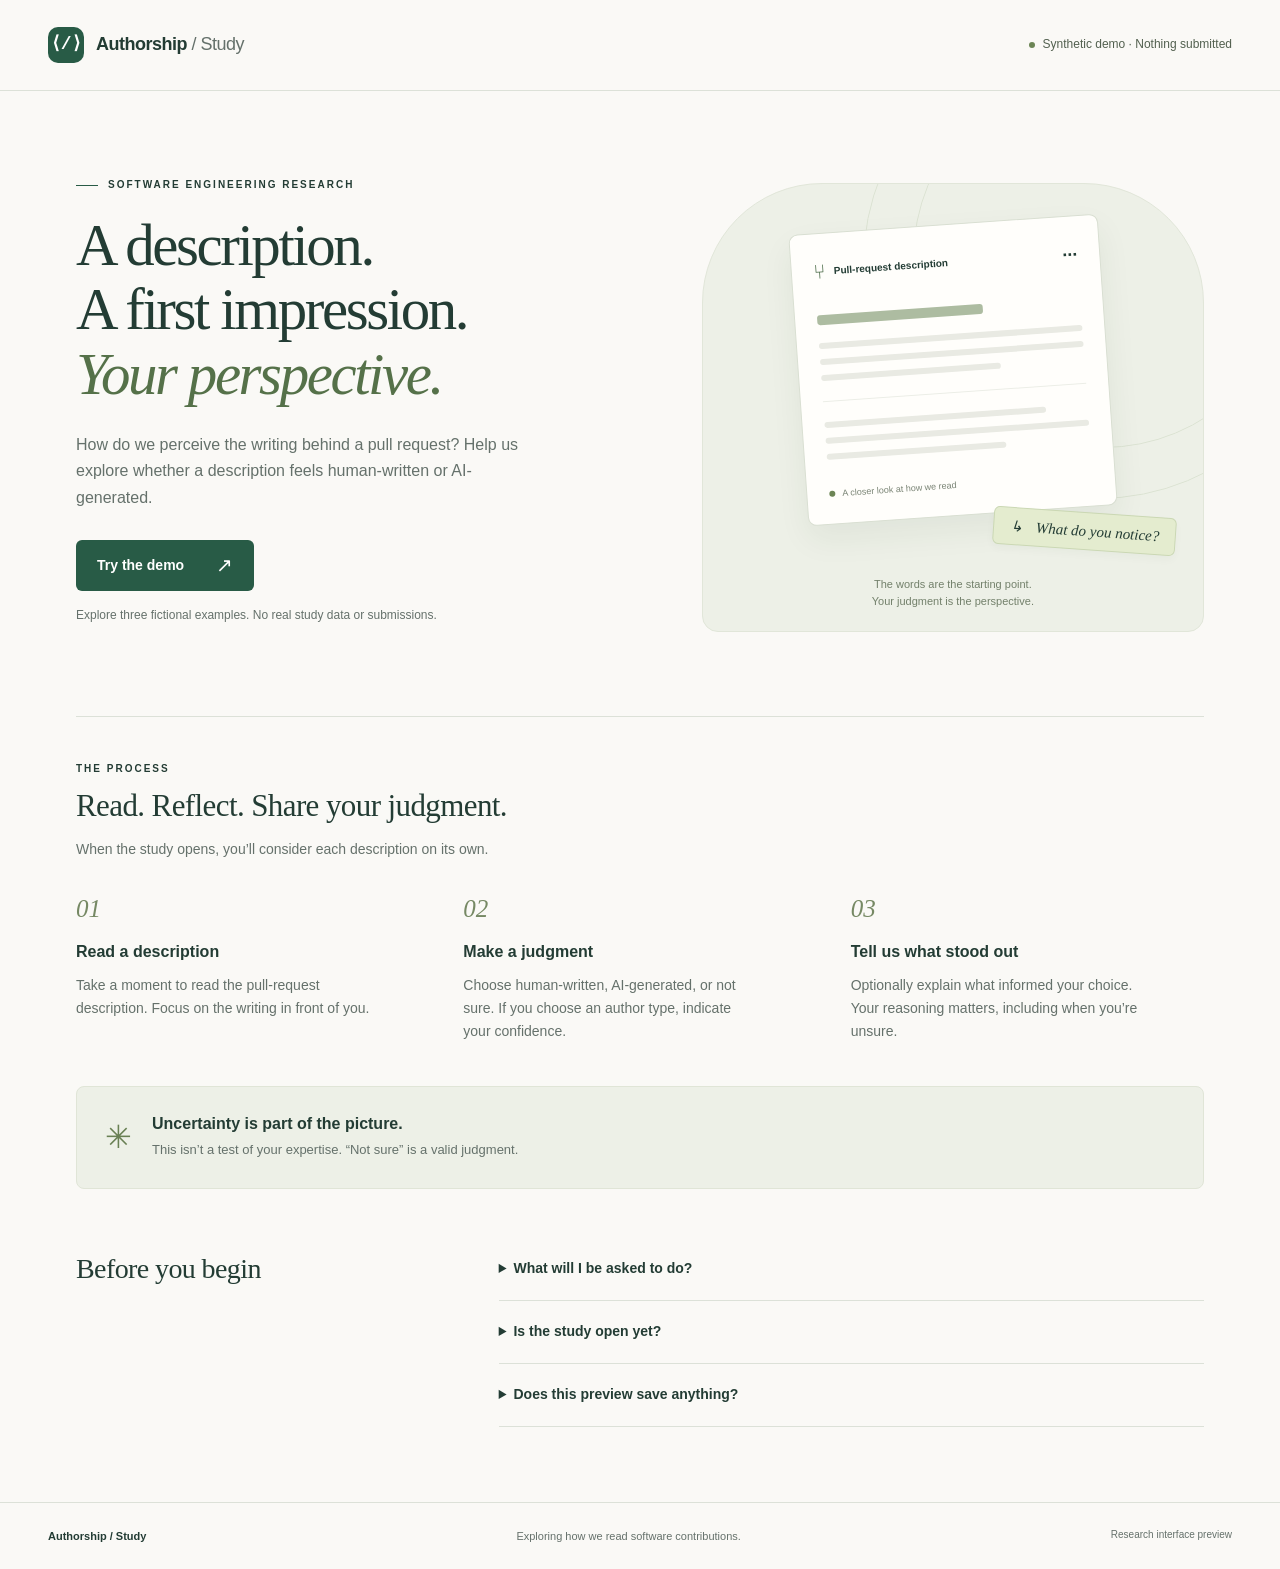
==== index.html @ d20311ba "Publish responsive authorship assessment demo" ====
<!doctype html>
<html lang="en">
<head>
  <meta charset="utf-8">
  <meta name="viewport" content="width=device-width, initial-scale=1">
  <meta name="description" content="A research study exploring how people perceive the authorship of pull-request descriptions.">
  <meta http-equiv="Content-Security-Policy" content="default-src 'none'; script-src 'self'; style-src 'self'; img-src 'self'; connect-src 'none'; object-src 'none'; base-uri 'none'; form-action 'none'">
  <title>Authorship Study · Pull-request descriptions</title>
  <link rel="stylesheet" href="styles.css">
  <script src="app.js" defer></script>
</head>
<body>
  <a class="skip-link" href="#main">Skip to content</a>
  <header class="site-header">
    <a class="brand" href="#welcome" aria-label="Authorship Study home"><span class="brand-icon" aria-hidden="true">⟨/⟩</span><span>Authorship<span class="brand-light"> / Study</span></span></a>
    <span class="status"><span class="status-dot" aria-hidden="true"></span>Synthetic demo · Nothing submitted</span>
  </header>

  <main id="main">
    <section id="welcome" class="page" aria-labelledby="welcome-title">
      <div class="hero">
        <div class="hero-copy">
          <p class="eyebrow"><span aria-hidden="true"></span> Software engineering research</p>
          <h1 id="welcome-title">A description.<br>A first impression.<br><em>Your perspective.</em></h1>
          <p class="hero-intro">How do we perceive the writing behind a pull request? Help us explore whether a description feels human-written or AI-generated.</p>
          <a class="button primary" href="#assessment">Try the demo <span aria-hidden="true">↗</span></a>
          <p class="quiet hero-note">Explore three fictional examples. No real study data or submissions.</p>
        </div>
        <aside class="illustration" aria-label="An illustration of a pull-request description, with no study content">
          <div class="orbit orbit-one"></div><div class="orbit orbit-two"></div>
          <div class="document-card" aria-hidden="true">
            <div class="document-top"><span class="document-symbol">⑂</span><span>Pull-request description</span><span class="document-dots">···</span></div>
            <div class="skeleton skeleton-heading"></div>
            <div class="skeleton"></div><div class="skeleton"></div><div class="skeleton short"></div>
            <div class="document-rule"></div>
            <div class="skeleton medium"></div><div class="skeleton"></div><div class="skeleton short"></div>
            <div class="document-bottom"><span class="tiny-dot"></span> A closer look at how we read</div>
          </div>
          <div class="perspective-tag" aria-hidden="true"><span>↳</span> What do you notice?</div>
          <p class="illustration-caption">The words are the starting point.<br>Your judgment is the perspective.</p>
        </aside>
      </div>

      <section class="how-section" aria-labelledby="how-title">
        <div class="section-heading"><p class="eyebrow">The process</p><h2 id="how-title">Read. Reflect. Share your judgment.</h2><p>When the study opens, you’ll consider each description on its own.</p></div>
        <div class="steps">
          <article class="step"><span class="step-number">01</span><h3>Read a description</h3><p>Take a moment to read the pull-request description. Focus on the writing in front of you.</p></article>
          <article class="step"><span class="step-number">02</span><h3>Make a judgment</h3><p>Choose human-written, AI-generated, or not sure. If you choose an author type, indicate your confidence.</p></article>
          <article class="step"><span class="step-number">03</span><h3>Tell us what stood out</h3><p>Optionally explain what informed your choice. Your reasoning matters, including when you’re unsure.</p></article>
        </div>
      </section>
      <aside class="reassurance"><span class="reassurance-icon" aria-hidden="true">✳</span><div><h2>Uncertainty is part of the picture.</h2><p>This isn’t a test of your expertise. “Not sure” is a valid judgment.</p></div></aside>
      <section class="questions" aria-labelledby="questions-title">
        <h2 id="questions-title">Before you begin</h2>
        <details><summary>What will I be asked to do?</summary><p>Read individual pull-request descriptions, judge their likely authorship, and give a short reason. Please make independent judgments and don’t search for the original pull requests.</p></details>
        <details><summary>Is the study open yet?</summary><p>Not yet. This demo uses three fictional, AI-created examples to test the interface, not measure authorship accuracy. Participation and consent details will be added before the real study opens.</p></details>
        <details><summary>Does this preview save anything?</summary><p>Demo answers stay in this tab’s memory until you reload or close it. You can download a labeled demo JSON file at the end. Nothing is submitted; there are no analytics, cookies, or browser storage. Hosting providers may separately keep access logs.</p></details>
      </section>
    </section>

    <section id="assessment" class="page assessment-page" aria-labelledby="assessment-title" hidden>
      <a href="#welcome" class="back-link">← Back to overview</a>
      <div class="assessment-heading"><div><p class="eyebrow">Individual assessment</p><h1 id="assessment-title" tabindex="-1">Your reading. Your judgment.</h1></div><span class="preview-label">Synthetic data only</span></div>
      <p class="demo-notice">Demo mode: these examples are fictional and AI-created. Try any judgments to explore the workflow. Answers disappear on reload.</p>
      <div id="demo-workspace">
      <div class="demo-progress"><label for="progress" id="progress-label">0 of 3 saved</label><progress id="progress" value="0" max="3"></progress></div>
      <nav id="items" class="item-nav" aria-label="Demo descriptions"></nav>
      <div class="assessment-layout">
        <section class="reading-panel" aria-labelledby="description-title">
          <div class="panel-heading"><h2 id="description-title">Pull-request description</h2><span id="item-count"></span></div>
          <article id="description" class="demo-description" tabindex="-1"></article>
        </section>
        <section class="judgment-panel" aria-labelledby="judgment-title">
          <p class="eyebrow">Your perspective</p><h2 id="judgment-title">Who do you think wrote this?</h2><p class="quiet">Try a judgment. You can also explain what stood out.</p>
          <fieldset><legend>Authorship judgment</legend>
            <label class="choice"><input type="radio" name="authorship" value="human"> Human-written</label>
            <label class="choice"><input type="radio" name="authorship" value="ai"> AI-generated</label>
            <label class="choice"><input type="radio" name="authorship" value="unsure"> Not sure</label>
            <label class="field-label" for="confidence">How confident are you?</label><select id="confidence"><option value="">Choose confidence</option><option value="1">1 — Guessing</option><option value="2">2 — Low</option><option value="3">3 — Moderate</option><option value="4">4 — High</option><option value="5">5 — Very high</option></select>
            <p class="field-hint">Not applicable if you choose “Not sure”.</p>
            <label class="field-label" for="reason">What informed your judgment? (optional)</label><textarea id="reason" rows="4" maxlength="6000" placeholder="What stood out in the writing?"></textarea>
            <p id="validation" class="validation" role="alert"></p>
            <button id="save" class="button primary" type="button">Save &amp; continue →</button>
          </fieldset><p class="field-hint">Choose a judgment and confidence level. Confidence is omitted for “Not sure”. The explanation is optional.</p>
        </section>
      </div>
      <div class="demo-actions"><button id="previous" class="button secondary" type="button">← Previous description</button><span id="save-status" class="quiet" role="status"></span></div>
      </div>
      <section id="completion" class="completion" aria-labelledby="completion-title" hidden>
        <span class="empty-pill">Demo complete</span><h2 id="completion-title" tabindex="-1">Thanks for trying it out.</h2><p>You’ve explored all three fictional descriptions. Nothing has been submitted, and these judgments are not research results.</p>
        <div id="answer-summary" class="answer-summary"></div>
        <div class="demo-actions"><button id="review" class="button secondary" type="button">Review answers</button><button id="download" class="button primary" type="button">Download demo JSON ↓</button><button id="restart" class="button secondary" type="button">Start over</button></div>
        <p class="field-hint">The download is marked DEMO_ONLY. Refreshing clears all answers.</p>
      </section>
    </section>
    <noscript><p class="noscript">Enable JavaScript to try the interactive demo.</p></noscript>
  </main>
  <footer class="site-footer"><span>Authorship / Study</span><p>Exploring how we read software contributions.</p><span class="footer-note">Research interface preview</span></footer>
</body>
</html>
---- styles.css ----
@charset "UTF-8";
.demo-notice{padding:15px 20px;background:#edf0e7;border-radius:8px;font-size:13px}.demo-progress{display:flex;align-items:center;gap:18px;margin-top:25px;font-size:13px}.demo-progress progress{accent-color:#285b46;flex:1;min-width:0;height:8px}.item-nav,.demo-actions{display:flex;flex-wrap:wrap;align-items:center;gap:12px;margin:20px 0}.secondary{background:#fffefb;border-color:#dce1d8!important;color:#233c34}.item-nav [aria-current]{background:#285b46;color:white}.demo-description{padding:30px;overflow-wrap:anywhere;min-height:380px}.demo-description h3{font:normal 27px/1.3 Georgia,serif}.demo-description p{font-size:16px;line-height:1.8}.choice:has(input:checked){background:#e9efdf;border-color:#557149;color:#233c34}.choice{cursor:pointer}.choice,select,textarea{color:#233c34!important}select:disabled{opacity:.55}.validation{font-size:13px;color:#9b302b;margin-top:12px}.validation:empty{display:none}.completion{max-width:850px;margin:40px auto;padding:32px;background:#fffefb;border:1px solid #dce1d8;border-radius:10px}.completion h2{font:normal 36px/1.2 Georgia,serif;margin-top:24px}.answer-summary article{border-top:1px solid #dce1d8;padding:18px 0;overflow-wrap:anywhere}.answer-summary h3{font-size:16px;margin:0}.answer-summary article>p:last-child{white-space:pre-wrap;margin:12px 0 0}.demo-actions .quiet{font-size:12px}.demo-description:focus,.completion h2:focus{outline:none}@media(max-width:640px){.demo-description{padding:23px;min-height:0}.completion{padding:23px}.completion .demo-actions{align-items:stretch;flex-direction:column}.demo-progress{gap:12px}}
:root{color-scheme:light;--paper:#faf9f6;--ink:#233c34;--muted:#65716b;--green:#285b46;--line:#dce1d8;--soft:#edf0e7;--serif:Georgia,'Times New Roman',serif;font:16px/1.65 -apple-system,BlinkMacSystemFont,'Segoe UI',sans-serif}
*{box-sizing:border-box}body{margin:0;background:var(--paper);color:var(--ink)}a{color:inherit}button,input,select,textarea{font:inherit}button,a,input,select,textarea,summary{-webkit-tap-highlight-color:transparent}a:focus-visible,button:focus-visible,input:focus-visible,select:focus-visible,textarea:focus-visible,summary:focus-visible{outline:3px solid #af681e;outline-offset:5px}[hidden]{display:none!important}.skip-link{position:absolute;top:-100px;left:20px;padding:10px;background:white;z-index:5}.skip-link:focus{top:12px}.site-header,.site-footer{max-width:1320px;margin:auto;padding:27px 48px;display:flex;align-items:center;justify-content:space-between;gap:24px}.site-header{border-bottom:1px solid var(--line)}.brand{display:flex;align-items:center;gap:12px;text-decoration:none;font-size:18px;font-weight:650;letter-spacing:-.5px}.brand-icon{display:grid;place-items:center;background:var(--green);color:white;width:36px;height:36px;border-radius:10px;font-size:18px;font-family:monospace}.brand-light{font-weight:400;color:var(--muted)}.status{font-size:12px;color:#52604f;display:flex;gap:8px;align-items:center}.status-dot,.tiny-dot{width:6px;height:6px;border-radius:50%;background:#6c8555;display:inline-block;flex-shrink:0}.page{max-width:1224px;margin:auto;padding:0 48px}.hero{display:grid;grid-template-columns:1.15fr 1fr;gap:48px;align-items:center;padding:86px 0 78px}.eyebrow{font-size:10px;font-weight:700;letter-spacing:2px;text-transform:uppercase;margin:0 0 20px;display:flex;align-items:center;gap:10px}.eyebrow>span{width:22px;height:1px;background:var(--green)}h1,h2,h3,p{margin-top:0}h1{font:normal clamp(42px,4.6vw,62px)/1.1 var(--serif);letter-spacing:-2.4px;margin-bottom:24px}h1 em{font-weight:normal;color:#557149}h2{font-weight:550;letter-spacing:-.6px;line-height:1.3}h3{font-weight:600;line-height:1.4}.hero-intro{max-width:445px;font-size:16px;color:var(--muted);margin-bottom:29px}.button{display:inline-flex;align-items:center;justify-content:space-between;gap:32px;text-decoration:none;border:1px solid transparent;border-radius:6px;padding:13px 20px;font-size:14px;font-weight:550;min-height:48px;cursor:pointer}.primary{background:var(--green);color:white}.primary:hover:not(:disabled){background:#19432f}.button span{font-size:20px;line-height:1}.quiet{color:var(--muted);font-size:14px}.hero-note{font-size:12px;margin-top:15px;max-width:370px}.illustration{min-height:420px;background:#edf0e7;border:1px solid #e1e6d9;border-radius:120px 120px 16px 16px;position:relative;display:flex;flex-direction:column;align-items:center;justify-content:center;overflow:hidden;padding:40px 27px 20px}.orbit{position:absolute;width:380px;height:380px;border:1px solid #dce3d3;border-radius:50%;top:-116px;right:-90px}.orbit-two{width:470px;height:470px;right:-130px;top:-155px}.document-card{position:relative;width:100%;max-width:310px;background:#fffefb;border:1px solid #d9dfd2;border-radius:9px;padding:22px;transform:rotate(-4deg);box-shadow:0 14px 32px #273b2610}.document-top{display:flex;align-items:center;gap:8px;font-size:10px;font-weight:550;margin-bottom:26px}.document-symbol{font-size:20px;color:#51704e}.document-dots{margin-left:auto;font-size:18px}.skeleton{height:6px;background:#e9eae3;border-radius:3px;margin-bottom:10px;width:100%}.skeleton-heading{height:10px;width:63%;background:#adbca1;margin-bottom:18px}.skeleton.short{width:68%}.skeleton.medium{width:84%}.document-rule{height:1px;background:#eceee7;margin:20px 0}.document-bottom{display:flex;align-items:center;gap:7px;font-size:9px;color:#7a8475;padding-top:17px}.perspective-tag{position:relative;align-self:flex-end;background:#e4eccf;border:1px solid #cbd8b4;border-radius:6px;padding:9px 16px;font:italic 15px var(--serif);transform:rotate(4deg);margin-top:-4px;box-shadow:0 4px 9px #273b2608}.perspective-tag span{margin-right:9px}.illustration-caption{position:relative;text-align:center;color:#73806b;font-size:11px;line-height:1.6;margin:26px 0 0}.how-section{border-top:1px solid var(--line);padding-top:44px}.section-heading .eyebrow{margin-bottom:10px}.section-heading h2{font:normal 31px/1.25 var(--serif);margin-bottom:12px}.section-heading>p:last-child{color:var(--muted);font-size:14px}.steps{display:grid;grid-template-columns:repeat(3,1fr);gap:34px;margin:34px 0 43px}.step-number{font:italic 25px var(--serif);color:#768964;display:block;margin-bottom:18px}.step h3{font-size:16px;margin-bottom:10px}.step p{font-size:14px;color:var(--muted);margin:0;max-width:295px}.reassurance{display:flex;align-items:center;gap:20px;background:#edf0e7;border:1px solid #e0e5d7;border-radius:8px;padding:24px 28px}.reassurance-icon{font-size:32px;color:#698054}.reassurance h2{font-size:16px;margin-bottom:5px;letter-spacing:0}.reassurance p{font-size:13px;color:var(--muted);margin:0}.questions{display:grid;grid-template-columns:1fr 2fr;column-gap:70px;margin:64px 0 75px}.questions h2{font:normal 28px var(--serif);grid-row:1/4}.questions details{grid-column:2;border-bottom:1px solid var(--line);padding:15px 0}.questions details:first-of-type{padding-top:0}.questions summary{font-size:14px;font-weight:550;cursor:pointer;min-height:32px;align-content:center}.questions details p{color:var(--muted);font-size:14px;margin:12px 0}.site-footer{border-top:1px solid var(--line);font-size:11px;color:var(--muted);padding-top:24px;padding-bottom:24px}.site-footer>span:first-child{font-weight:600;color:var(--ink)}.site-footer p{margin:0}.footer-note{font-size:10px}.assessment-page{padding-top:35px;padding-bottom:70px}.back-link{font-size:13px;text-decoration:none;display:inline-block;padding:9px 0}.assessment-heading{display:flex;align-items:center;justify-content:space-between;gap:20px;margin:32px 0}.assessment-heading .eyebrow{margin-bottom:12px}.assessment-heading h1{font-size:40px;letter-spacing:-1.5px;margin:0}.preview-label,.empty-pill{font-size:11px;background:var(--soft);padding:6px 12px;border-radius:30px;white-space:nowrap}.assessment-layout{display:grid;grid-template-columns:minmax(0,1.5fr) minmax(0,1fr);gap:25px;align-items:start}.reading-panel,.judgment-panel{border:1px solid var(--line);background:#fffefb;border-radius:10px;overflow:hidden}.panel-heading{display:flex;align-items:center;justify-content:space-between;gap:14px;border-bottom:1px solid var(--line);padding:20px 24px}.panel-heading h2{font-size:14px;margin:0;letter-spacing:0}.panel-heading>span{font-size:10px;color:var(--muted)}.empty-state{padding:95px 30px;text-align:center;display:flex;align-items:center;flex-direction:column}.empty-icon{font:24px monospace;background:var(--soft);border-radius:14px;padding:20px;margin-bottom:25px;color:#728360}.empty-state h3{font:normal 28px var(--serif);margin-bottom:14px}.empty-state p{font-size:14px;color:var(--muted);max-width:320px;margin-bottom:25px}.judgment-panel{padding:27px}.judgment-panel .eyebrow{margin-bottom:12px}.judgment-panel h2{font:normal 26px/1.2 var(--serif);margin-bottom:13px}fieldset{border:0;padding:0;margin:22px 0 0;min-width:0}legend{font-size:12px;font-weight:600;margin-bottom:10px}.choice{display:flex;align-items:center;gap:10px;border:1px solid var(--line);border-radius:5px;padding:12px;margin-bottom:9px;font-size:13px;color:#788174;background:#f6f7f2;min-height:46px}input[type=radio]{margin:0;accent-color:var(--green)}.field-label{display:block;font-size:12px;font-weight:600;margin:20px 0 8px}select,textarea{width:100%;max-width:100%;padding:12px;border:1px solid var(--line);border-radius:5px;font-size:13px;background:#f6f7f2;color:#788174;opacity:1}textarea{resize:vertical}textarea::placeholder{color:#788174}.field-hint{font-size:11px;color:var(--muted);margin:8px 0 0}.judgment-panel .button{width:100%;margin-top:23px}.button:disabled{background:#e2e7dc;color:#65715b;cursor:not-allowed}.noscript{max-width:800px;margin:20px auto;padding:20px}
@media(min-width:1500px){.hero{padding-top:100px;padding-bottom:90px}}
@media(max-width:900px){.site-header,.site-footer{padding-left:28px;padding-right:28px}.page{padding-left:28px;padding-right:28px}.hero{gap:28px;padding:60px 0}.illustration{min-height:370px;padding:35px 20px 20px}h1{font-size:45px}.document-card{padding:18px}.questions{gap:28px}.assessment-layout{grid-template-columns:minmax(0,1.15fr) minmax(0,1fr)}.judgment-panel{padding:21px}.panel-heading{align-items:flex-start;flex-direction:column;gap:4px}}
@media(max-width:640px){.site-header{padding:18px 20px;flex-wrap:wrap;gap:12px}.brand{font-size:16px}.status{font-size:10px}.page{padding-left:22px;padding-right:22px}.hero{grid-template-columns:1fr;padding:43px 0;gap:25px}h1{font-size:clamp(39px,10.5vw,54px);letter-spacing:-1.8px}.hero-intro{font-size:15px}.hero-note{font-size:11px}.illustration{min-height:335px;max-width:430px;width:100%;justify-self:center;border-radius:80px 80px 12px 12px;padding:28px 32px 20px}.document-card{max-width:270px}.illustration-caption{margin-top:17px}.steps{grid-template-columns:1fr;gap:27px;margin:28px 0 35px}.step{display:grid;grid-template-columns:35px 1fr;column-gap:13px}.step-number{grid-row:1/3;font-size:22px;margin:0}.step h3{margin-bottom:7px}.step p{max-width:none}.how-section{padding-top:32px}.section-heading h2{font-size:28px}.reassurance{padding:20px;align-items:flex-start;gap:14px}.reassurance h2{line-height:1.45}.questions{display:block;margin:39px 0 43px}.questions h2{font-size:26px;margin-bottom:24px}.questions details{padding:16px 0}.site-footer{padding:23px 22px;align-items:flex-start;flex-direction:column;gap:7px}.assessment-page{padding-top:20px;padding-bottom:40px}.assessment-heading{display:block;margin:25px 0}.assessment-heading h1{font-size:34px;margin-bottom:20px}.assessment-layout{grid-template-columns:1fr;gap:20px}.panel-heading{padding:17px 20px}.empty-state{padding:48px 24px}.empty-state h3{font-size:25px}.judgment-panel{padding:24px}.assessment-heading .eyebrow{font-size:9px}.button{min-height:48px}.eyebrow{font-size:9px;letter-spacing:1.7px}}
@media(prefers-reduced-motion:no-preference){.button{transition:background .15s ease}}
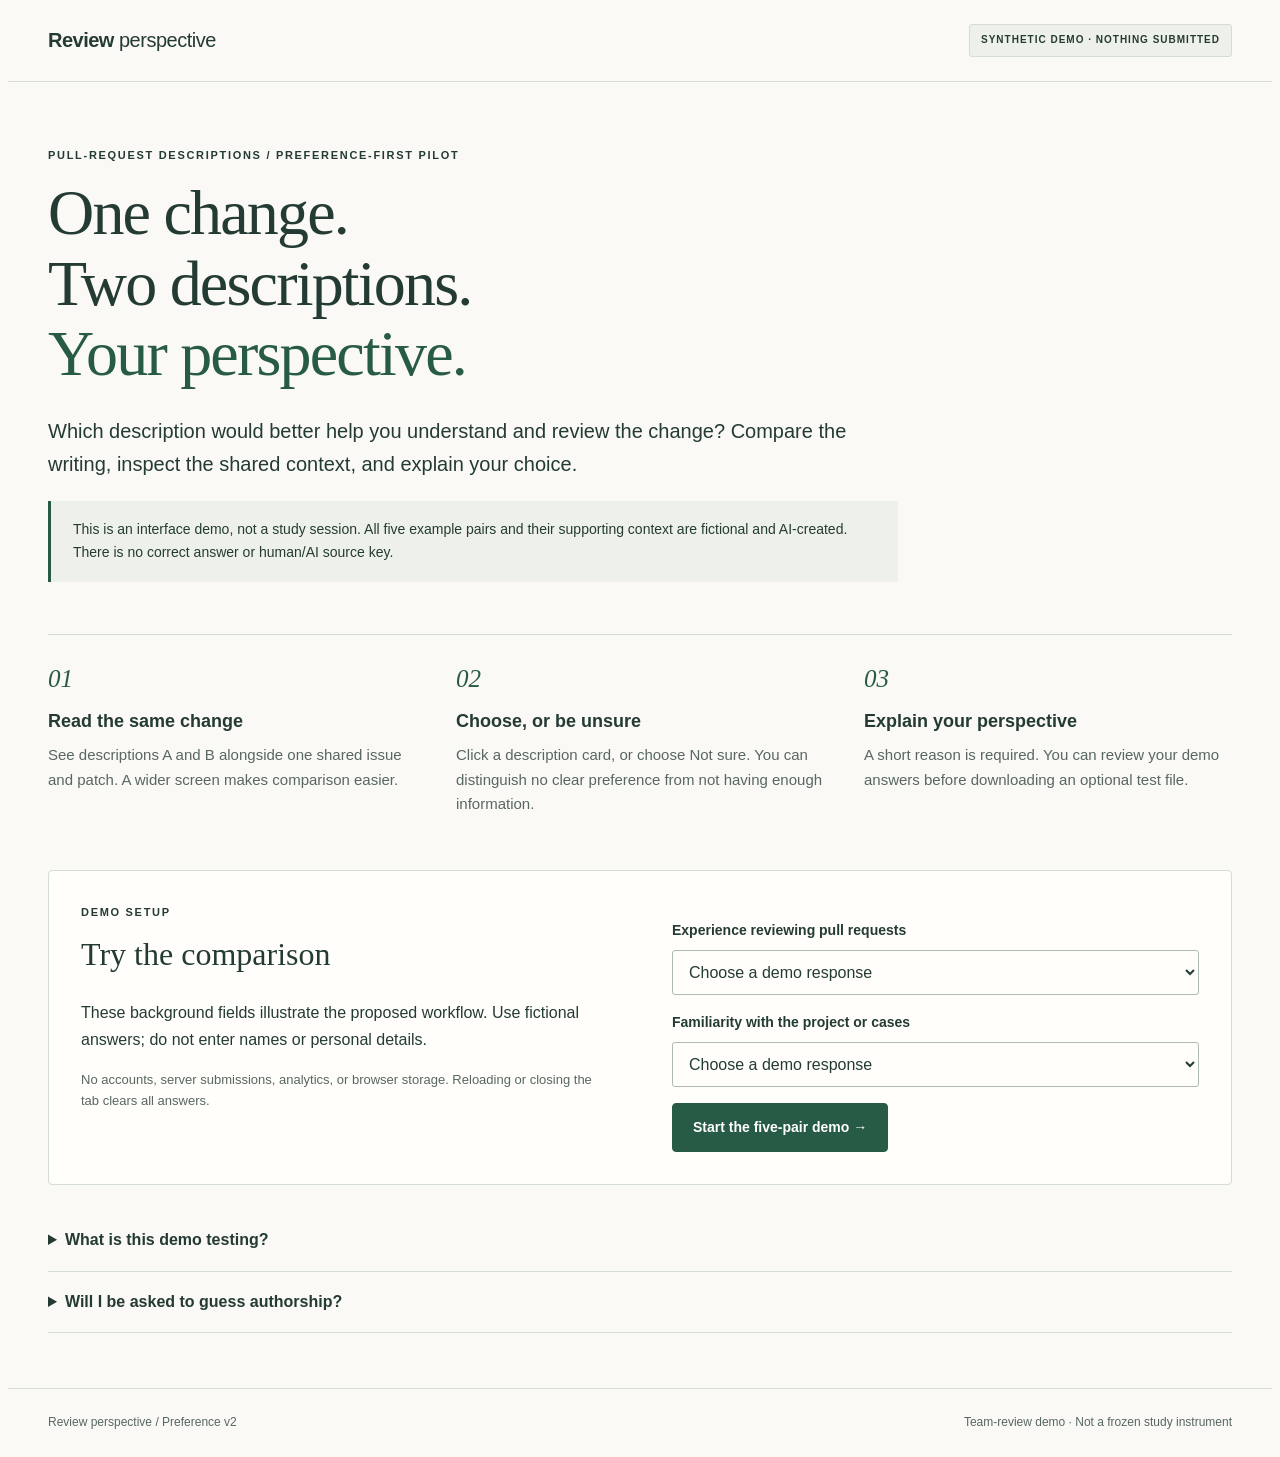
==== commit 65b4eee7: "Deploy preference-first synthetic comparison demo" ====
--- a/index.html
+++ b/index.html
@@ -3,98 +3,92 @@
 <head>
   <meta charset="utf-8">
   <meta name="viewport" content="width=device-width, initial-scale=1">
-  <meta name="description" content="A research study exploring how people perceive the authorship of pull-request descriptions.">
+  <meta name="description" content="Synthetic demo of paired pull-request description preferences. No research responses are collected.">
   <meta http-equiv="Content-Security-Policy" content="default-src 'none'; script-src 'self'; style-src 'self'; img-src 'self'; connect-src 'none'; object-src 'none'; base-uri 'none'; form-action 'none'">
-  <title>Authorship Study · Pull-request descriptions</title>
+  <title>Review perspective · Paired-description demo</title>
   <link rel="stylesheet" href="styles.css">
+  <script src="fixtures.js" defer></script>
+  <script src="core.js" defer></script>
   <script src="app.js" defer></script>
 </head>
 <body>
   <a class="skip-link" href="#main">Skip to content</a>
-  <header class="site-header">
-    <a class="brand" href="#welcome" aria-label="Authorship Study home"><span class="brand-icon" aria-hidden="true">⟨/⟩</span><span>Authorship<span class="brand-light"> / Study</span></span></a>
-    <span class="status"><span class="status-dot" aria-hidden="true"></span>Synthetic demo · Nothing submitted</span>
-  </header>
-
+  <header class="site-header"><span class="brand">Review <span>perspective</span></span><span class="badge">SYNTHETIC DEMO · NOTHING SUBMITTED</span></header>
   <main id="main">
-    <section id="welcome" class="page" aria-labelledby="welcome-title">
+    <section id="welcome" aria-labelledby="welcome-title">
       <div class="hero">
-        <div class="hero-copy">
-          <p class="eyebrow"><span aria-hidden="true"></span> Software engineering research</p>
-          <h1 id="welcome-title">A description.<br>A first impression.<br><em>Your perspective.</em></h1>
-          <p class="hero-intro">How do we perceive the writing behind a pull request? Help us explore whether a description feels human-written or AI-generated.</p>
-          <a class="button primary" href="#assessment">Try the demo <span aria-hidden="true">↗</span></a>
-          <p class="quiet hero-note">Explore three fictional examples. No real study data or submissions.</p>
-        </div>
-        <aside class="illustration" aria-label="An illustration of a pull-request description, with no study content">
-          <div class="orbit orbit-one"></div><div class="orbit orbit-two"></div>
-          <div class="document-card" aria-hidden="true">
-            <div class="document-top"><span class="document-symbol">⑂</span><span>Pull-request description</span><span class="document-dots">···</span></div>
-            <div class="skeleton skeleton-heading"></div>
-            <div class="skeleton"></div><div class="skeleton"></div><div class="skeleton short"></div>
-            <div class="document-rule"></div>
-            <div class="skeleton medium"></div><div class="skeleton"></div><div class="skeleton short"></div>
-            <div class="document-bottom"><span class="tiny-dot"></span> A closer look at how we read</div>
-          </div>
-          <div class="perspective-tag" aria-hidden="true"><span>↳</span> What do you notice?</div>
-          <p class="illustration-caption">The words are the starting point.<br>Your judgment is the perspective.</p>
-        </aside>
+        <p class="eyebrow">Pull-request descriptions / Preference-first pilot</p>
+        <h1 id="welcome-title">One change.<br>Two descriptions.<br><em>Your perspective.</em></h1>
+        <p class="lead">Which description would better help you understand and review the change? Compare the writing, inspect the shared context, and explain your choice.</p>
+        <p class="demo-notice">This is an interface demo, not a study session. All five example pairs and their supporting context are fictional and AI-created. There is no correct answer or human/AI source key.</p>
       </div>
-
-      <section class="how-section" aria-labelledby="how-title">
-        <div class="section-heading"><p class="eyebrow">The process</p><h2 id="how-title">Read. Reflect. Share your judgment.</h2><p>When the study opens, you’ll consider each description on its own.</p></div>
-        <div class="steps">
-          <article class="step"><span class="step-number">01</span><h3>Read a description</h3><p>Take a moment to read the pull-request description. Focus on the writing in front of you.</p></article>
-          <article class="step"><span class="step-number">02</span><h3>Make a judgment</h3><p>Choose human-written, AI-generated, or not sure. If you choose an author type, indicate your confidence.</p></article>
-          <article class="step"><span class="step-number">03</span><h3>Tell us what stood out</h3><p>Optionally explain what informed your choice. Your reasoning matters, including when you’re unsure.</p></article>
+      <div class="steps">
+        <section><p class="step-number">01</p><h2>Read the same change</h2><p>See descriptions A and B alongside one shared issue and patch. A wider screen makes comparison easier.</p></section>
+        <section><p class="step-number">02</p><h2>Choose, or be unsure</h2><p>Click a description card, or choose Not sure. You can distinguish no clear preference from not having enough information.</p></section>
+        <section><p class="step-number">03</p><h2>Explain your perspective</h2><p>A short reason is required. You can review your demo answers before downloading an optional test file.</p></section>
+      </div>
+      <section class="setup" aria-labelledby="setup-title">
+        <div><p class="eyebrow">Demo setup</p><h2 id="setup-title">Try the comparison</h2><p>These background fields illustrate the proposed workflow. Use fictional answers; do not enter names or personal details.</p><p class="small">No accounts, server submissions, analytics, or browser storage. Reloading or closing the tab clears all answers.</p></div>
+        <div class="setup-fields">
+          <label for="experience">Experience reviewing pull requests</label>
+          <select id="experience"><option value="">Choose a demo response</option><option value="none">None yet</option><option value="occasional">Occasional</option><option value="regular">Regular</option><option value="prefer_not">Prefer not to say</option></select>
+          <label for="familiarity">Familiarity with the project or cases</label>
+          <select id="familiarity"><option value="">Choose a demo response</option><option value="none">None</option><option value="project">Know the project, not these cases</option><option value="case">Have seen a case or description</option><option value="prefer_not">Prefer not to say</option></select>
+          <p id="setup-error" class="error" role="alert"></p>
+          <button id="start" class="button primary" type="button">Start the five-pair demo →</button>
         </div>
       </section>
-      <aside class="reassurance"><span class="reassurance-icon" aria-hidden="true">✳</span><div><h2>Uncertainty is part of the picture.</h2><p>This isn’t a test of your expertise. “Not sure” is a valid judgment.</p></div></aside>
-      <section class="questions" aria-labelledby="questions-title">
-        <h2 id="questions-title">Before you begin</h2>
-        <details><summary>What will I be asked to do?</summary><p>Read individual pull-request descriptions, judge their likely authorship, and give a short reason. Please make independent judgments and don’t search for the original pull requests.</p></details>
-        <details><summary>Is the study open yet?</summary><p>Not yet. This demo uses three fictional, AI-created examples to test the interface, not measure authorship accuracy. Participation and consent details will be added before the real study opens.</p></details>
-        <details><summary>Does this preview save anything?</summary><p>Demo answers stay in this tab’s memory until you reload or close it. You can download a labeled demo JSON file at the end. Nothing is submitted; there are no analytics, cookies, or browser storage. Hosting providers may separately keep access logs.</p></details>
+      <details class="faq"><summary>What is this demo testing?</summary><p>The comparison layout, choice validation, uncertainty, explanations, navigation, and a labeled JSON export. It does not load real PRs, accept frozen packets, or test the study's findings. There is no live response collection or production finalization/locking.</p></details>
+      <details class="faq"><summary>Will I be asked to guess authorship?</summary><p>No. This version focuses on which description you find more helpful. It does not ask who wrote it or score your judgment.</p></details>
+    </section>
+
+    <section id="assessment" aria-labelledby="assessment-title" hidden>
+      <button id="overview" class="text-button" type="button">← Demo overview</button>
+      <div class="page-heading"><div><p class="eyebrow">Paired comparison</p><h1 id="assessment-title" tabindex="-1">Which would help you review?</h1></div><span class="badge">FIVE FICTIONAL CHANGES</span></div>
+      <p class="small">Synthetic examples only. No answers are submitted. Please do not include personal information in your explanation.</p>
+      <div class="progress-row"><label id="progress-label" for="progress">0 of 5 answers saved</label><progress id="progress" value="0" max="5"></progress></div>
+      <nav id="case-nav" class="case-nav" aria-label="Demo comparisons"></nav>
+      <section class="shared-context" aria-labelledby="context-title"><div class="context-heading"><span class="eyebrow">Shared context for A and B</span><h2 id="context-title"></h2></div><p id="context-summary"></p>
+        <details id="evidence"><summary>Inspect the shared issue and patch</summary><h3>Issue</h3><p id="issue"></p><h3>Patch</h3><pre class="patch-view"><code id="patch"></code></pre><p class="small">Fictional supporting evidence, not a verified reference answer.</p></details>
+      </section>
+      <p class="narrow-note">A and B are stacked on this screen. Both use the same styling and shared context.</p>
+      <fieldset class="preference-options" aria-describedby="choice-hint">
+        <legend id="question">Which description would better help you understand and review this change?</legend>
+        <p id="choice-hint" class="small">Click either card, or choose Not sure below (required). This selects your choice without saving or moving on. Keyboard: Tab to the choices, use arrow keys to switch, or Space to select.</p>
+        <div class="pair-grid">
+          <article id="card-a" class="description-panel" aria-labelledby="a-title">
+            <label class="panel-heading"><input class="choice-input" type="radio" name="preference" value="A" aria-labelledby="a-title"><span id="a-title" class="panel-title">Description A</span><span class="selection-label" aria-hidden="true">Selected</span><span class="selection-mark" aria-hidden="true">✓</span></label>
+            <div id="description-a" class="description-body"></div>
+          </article>
+          <article id="card-b" class="description-panel" aria-labelledby="b-title">
+            <label class="panel-heading"><input class="choice-input" type="radio" name="preference" value="B" aria-labelledby="b-title"><span id="b-title" class="panel-title">Description B</span><span class="selection-label" aria-hidden="true">Selected</span><span class="selection-mark" aria-hidden="true">✓</span></label>
+            <div id="description-b" class="description-body"></div>
+          </article>
+        </div>
+        <label id="not-sure" class="uncertain-option"><input class="choice-input" type="radio" name="preference" value="unsure" aria-labelledby="not-sure-title"><span id="not-sure-title">Not sure</span><span class="selection-label" aria-hidden="true">Selected</span><span class="selection-mark" aria-hidden="true">✓</span></label>
+      </fieldset>
+      <section class="judgment" aria-labelledby="reason-title">
+        <p class="eyebrow">Your perspective</p><h2 id="reason-title">Explain your choice</h2>
+        <div id="uncertainty-field" hidden><label for="uncertainty">What does “Not sure” mean here? (required)</label><select id="uncertainty" disabled><option value="">Choose a reason for uncertainty</option><option value="no_clear_preference">No clear preference</option><option value="insufficient_information">Insufficient information</option></select></div>
+        <label for="reason">What informed your choice? (required)</label>
+        <p id="reason-hint" class="small">If you are not sure, explain what is unclear or missing. A short explanation is enough.</p>
+        <textarea id="reason" rows="4" maxlength="6000" aria-describedby="reason-hint" placeholder="Explain in your own words."></textarea>
+        <p id="validation" class="error" role="alert"></p>
+        <div class="actions"><button id="previous" class="button secondary" type="button">← Previous pair</button><button id="save" class="button primary" type="button">Save demo answer &amp; continue →</button></div>
+        <p id="save-status" class="small" role="status"></p><p class="small">Saved means held in this tab's memory, not sent to a server. You can change answers before downloading.</p>
       </section>
     </section>
 
-    <section id="assessment" class="page assessment-page" aria-labelledby="assessment-title" hidden>
-      <a href="#welcome" class="back-link">← Back to overview</a>
-      <div class="assessment-heading"><div><p class="eyebrow">Individual assessment</p><h1 id="assessment-title" tabindex="-1">Your reading. Your judgment.</h1></div><span class="preview-label">Synthetic data only</span></div>
-      <p class="demo-notice">Demo mode: these examples are fictional and AI-created. Try any judgments to explore the workflow. Answers disappear on reload.</p>
-      <div id="demo-workspace">
-      <div class="demo-progress"><label for="progress" id="progress-label">0 of 3 saved</label><progress id="progress" value="0" max="3"></progress></div>
-      <nav id="items" class="item-nav" aria-label="Demo descriptions"></nav>
-      <div class="assessment-layout">
-        <section class="reading-panel" aria-labelledby="description-title">
-          <div class="panel-heading"><h2 id="description-title">Pull-request description</h2><span id="item-count"></span></div>
-          <article id="description" class="demo-description" tabindex="-1"></article>
-        </section>
-        <section class="judgment-panel" aria-labelledby="judgment-title">
-          <p class="eyebrow">Your perspective</p><h2 id="judgment-title">Who do you think wrote this?</h2><p class="quiet">Try a judgment. You can also explain what stood out.</p>
-          <fieldset><legend>Authorship judgment</legend>
-            <label class="choice"><input type="radio" name="authorship" value="human"> Human-written</label>
-            <label class="choice"><input type="radio" name="authorship" value="ai"> AI-generated</label>
-            <label class="choice"><input type="radio" name="authorship" value="unsure"> Not sure</label>
-            <label class="field-label" for="confidence">How confident are you?</label><select id="confidence"><option value="">Choose confidence</option><option value="1">1 — Guessing</option><option value="2">2 — Low</option><option value="3">3 — Moderate</option><option value="4">4 — High</option><option value="5">5 — Very high</option></select>
-            <p class="field-hint">Not applicable if you choose “Not sure”.</p>
-            <label class="field-label" for="reason">What informed your judgment? (optional)</label><textarea id="reason" rows="4" maxlength="6000" placeholder="What stood out in the writing?"></textarea>
-            <p id="validation" class="validation" role="alert"></p>
-            <button id="save" class="button primary" type="button">Save &amp; continue →</button>
-          </fieldset><p class="field-hint">Choose a judgment and confidence level. Confidence is omitted for “Not sure”. The explanation is optional.</p>
-        </section>
-      </div>
-      <div class="demo-actions"><button id="previous" class="button secondary" type="button">← Previous description</button><span id="save-status" class="quiet" role="status"></span></div>
-      </div>
-      <section id="completion" class="completion" aria-labelledby="completion-title" hidden>
-        <span class="empty-pill">Demo complete</span><h2 id="completion-title" tabindex="-1">Thanks for trying it out.</h2><p>You’ve explored all three fictional descriptions. Nothing has been submitted, and these judgments are not research results.</p>
-        <div id="answer-summary" class="answer-summary"></div>
-        <div class="demo-actions"><button id="review" class="button secondary" type="button">Review answers</button><button id="download" class="button primary" type="button">Download demo JSON ↓</button><button id="restart" class="button secondary" type="button">Start over</button></div>
-        <p class="field-hint">The download is marked DEMO_ONLY. Refreshing clears all answers.</p>
-      </section>
+    <section id="completion" aria-labelledby="completion-title" hidden>
+      <p class="eyebrow">Demo complete</p><h1 id="completion-title" tabindex="-1">Your comparisons,<br>in one place.</h1>
+      <p class="lead">Five fictional pairs explored. Nothing was submitted, and these answers are not research results.</p>
+      <div id="answer-summary"></div>
+      <div class="actions"><button id="review" class="button secondary" type="button">Review / edit answers</button><button id="download" class="button primary" type="button">Download demo JSON ↓</button><button id="restart" class="button secondary" type="button">Start over</button></div>
+      <p id="download-status" role="status" class="small"></p>
+      <p class="small">The optional file is marked DEMO_ONLY. It includes synthetic case identifiers, the demo seed and form, your demo background choices, and your explanations. It is saved only when you request it; do not use it as participant data.</p>
     </section>
-    <noscript><p class="noscript">Enable JavaScript to try the interactive demo.</p></noscript>
+    <noscript><p class="demo-notice">JavaScript is required for this demo. No data has been collected.</p></noscript>
   </main>
-  <footer class="site-footer"><span>Authorship / Study</span><p>Exploring how we read software contributions.</p><span class="footer-note">Research interface preview</span></footer>
+  <footer><span>Review perspective / Preference v2</span><span>Team-review demo · Not a frozen study instrument</span></footer>
 </body>
 </html>
--- a/styles.css
+++ b/styles.css
@@ -1,8 +1,133 @@
-@charset "UTF-8";
-.demo-notice{padding:15px 20px;background:#edf0e7;border-radius:8px;font-size:13px}.demo-progress{display:flex;align-items:center;gap:18px;margin-top:25px;font-size:13px}.demo-progress progress{accent-color:#285b46;flex:1;min-width:0;height:8px}.item-nav,.demo-actions{display:flex;flex-wrap:wrap;align-items:center;gap:12px;margin:20px 0}.secondary{background:#fffefb;border-color:#dce1d8!important;color:#233c34}.item-nav [aria-current]{background:#285b46;color:white}.demo-description{padding:30px;overflow-wrap:anywhere;min-height:380px}.demo-description h3{font:normal 27px/1.3 Georgia,serif}.demo-description p{font-size:16px;line-height:1.8}.choice:has(input:checked){background:#e9efdf;border-color:#557149;color:#233c34}.choice{cursor:pointer}.choice,select,textarea{color:#233c34!important}select:disabled{opacity:.55}.validation{font-size:13px;color:#9b302b;margin-top:12px}.validation:empty{display:none}.completion{max-width:850px;margin:40px auto;padding:32px;background:#fffefb;border:1px solid #dce1d8;border-radius:10px}.completion h2{font:normal 36px/1.2 Georgia,serif;margin-top:24px}.answer-summary article{border-top:1px solid #dce1d8;padding:18px 0;overflow-wrap:anywhere}.answer-summary h3{font-size:16px;margin:0}.answer-summary article>p:last-child{white-space:pre-wrap;margin:12px 0 0}.demo-actions .quiet{font-size:12px}.demo-description:focus,.completion h2:focus{outline:none}@media(max-width:640px){.demo-description{padding:23px;min-height:0}.completion{padding:23px}.completion .demo-actions{align-items:stretch;flex-direction:column}.demo-progress{gap:12px}}
-:root{color-scheme:light;--paper:#faf9f6;--ink:#233c34;--muted:#65716b;--green:#285b46;--line:#dce1d8;--soft:#edf0e7;--serif:Georgia,'Times New Roman',serif;font:16px/1.65 -apple-system,BlinkMacSystemFont,'Segoe UI',sans-serif}
-*{box-sizing:border-box}body{margin:0;background:var(--paper);color:var(--ink)}a{color:inherit}button,input,select,textarea{font:inherit}button,a,input,select,textarea,summary{-webkit-tap-highlight-color:transparent}a:focus-visible,button:focus-visible,input:focus-visible,select:focus-visible,textarea:focus-visible,summary:focus-visible{outline:3px solid #af681e;outline-offset:5px}[hidden]{display:none!important}.skip-link{position:absolute;top:-100px;left:20px;padding:10px;background:white;z-index:5}.skip-link:focus{top:12px}.site-header,.site-footer{max-width:1320px;margin:auto;padding:27px 48px;display:flex;align-items:center;justify-content:space-between;gap:24px}.site-header{border-bottom:1px solid var(--line)}.brand{display:flex;align-items:center;gap:12px;text-decoration:none;font-size:18px;font-weight:650;letter-spacing:-.5px}.brand-icon{display:grid;place-items:center;background:var(--green);color:white;width:36px;height:36px;border-radius:10px;font-size:18px;font-family:monospace}.brand-light{font-weight:400;color:var(--muted)}.status{font-size:12px;color:#52604f;display:flex;gap:8px;align-items:center}.status-dot,.tiny-dot{width:6px;height:6px;border-radius:50%;background:#6c8555;display:inline-block;flex-shrink:0}.page{max-width:1224px;margin:auto;padding:0 48px}.hero{display:grid;grid-template-columns:1.15fr 1fr;gap:48px;align-items:center;padding:86px 0 78px}.eyebrow{font-size:10px;font-weight:700;letter-spacing:2px;text-transform:uppercase;margin:0 0 20px;display:flex;align-items:center;gap:10px}.eyebrow>span{width:22px;height:1px;background:var(--green)}h1,h2,h3,p{margin-top:0}h1{font:normal clamp(42px,4.6vw,62px)/1.1 var(--serif);letter-spacing:-2.4px;margin-bottom:24px}h1 em{font-weight:normal;color:#557149}h2{font-weight:550;letter-spacing:-.6px;line-height:1.3}h3{font-weight:600;line-height:1.4}.hero-intro{max-width:445px;font-size:16px;color:var(--muted);margin-bottom:29px}.button{display:inline-flex;align-items:center;justify-content:space-between;gap:32px;text-decoration:none;border:1px solid transparent;border-radius:6px;padding:13px 20px;font-size:14px;font-weight:550;min-height:48px;cursor:pointer}.primary{background:var(--green);color:white}.primary:hover:not(:disabled){background:#19432f}.button span{font-size:20px;line-height:1}.quiet{color:var(--muted);font-size:14px}.hero-note{font-size:12px;margin-top:15px;max-width:370px}.illustration{min-height:420px;background:#edf0e7;border:1px solid #e1e6d9;border-radius:120px 120px 16px 16px;position:relative;display:flex;flex-direction:column;align-items:center;justify-content:center;overflow:hidden;padding:40px 27px 20px}.orbit{position:absolute;width:380px;height:380px;border:1px solid #dce3d3;border-radius:50%;top:-116px;right:-90px}.orbit-two{width:470px;height:470px;right:-130px;top:-155px}.document-card{position:relative;width:100%;max-width:310px;background:#fffefb;border:1px solid #d9dfd2;border-radius:9px;padding:22px;transform:rotate(-4deg);box-shadow:0 14px 32px #273b2610}.document-top{display:flex;align-items:center;gap:8px;font-size:10px;font-weight:550;margin-bottom:26px}.document-symbol{font-size:20px;color:#51704e}.document-dots{margin-left:auto;font-size:18px}.skeleton{height:6px;background:#e9eae3;border-radius:3px;margin-bottom:10px;width:100%}.skeleton-heading{height:10px;width:63%;background:#adbca1;margin-bottom:18px}.skeleton.short{width:68%}.skeleton.medium{width:84%}.document-rule{height:1px;background:#eceee7;margin:20px 0}.document-bottom{display:flex;align-items:center;gap:7px;font-size:9px;color:#7a8475;padding-top:17px}.perspective-tag{position:relative;align-self:flex-end;background:#e4eccf;border:1px solid #cbd8b4;border-radius:6px;padding:9px 16px;font:italic 15px var(--serif);transform:rotate(4deg);margin-top:-4px;box-shadow:0 4px 9px #273b2608}.perspective-tag span{margin-right:9px}.illustration-caption{position:relative;text-align:center;color:#73806b;font-size:11px;line-height:1.6;margin:26px 0 0}.how-section{border-top:1px solid var(--line);padding-top:44px}.section-heading .eyebrow{margin-bottom:10px}.section-heading h2{font:normal 31px/1.25 var(--serif);margin-bottom:12px}.section-heading>p:last-child{color:var(--muted);font-size:14px}.steps{display:grid;grid-template-columns:repeat(3,1fr);gap:34px;margin:34px 0 43px}.step-number{font:italic 25px var(--serif);color:#768964;display:block;margin-bottom:18px}.step h3{font-size:16px;margin-bottom:10px}.step p{font-size:14px;color:var(--muted);margin:0;max-width:295px}.reassurance{display:flex;align-items:center;gap:20px;background:#edf0e7;border:1px solid #e0e5d7;border-radius:8px;padding:24px 28px}.reassurance-icon{font-size:32px;color:#698054}.reassurance h2{font-size:16px;margin-bottom:5px;letter-spacing:0}.reassurance p{font-size:13px;color:var(--muted);margin:0}.questions{display:grid;grid-template-columns:1fr 2fr;column-gap:70px;margin:64px 0 75px}.questions h2{font:normal 28px var(--serif);grid-row:1/4}.questions details{grid-column:2;border-bottom:1px solid var(--line);padding:15px 0}.questions details:first-of-type{padding-top:0}.questions summary{font-size:14px;font-weight:550;cursor:pointer;min-height:32px;align-content:center}.questions details p{color:var(--muted);font-size:14px;margin:12px 0}.site-footer{border-top:1px solid var(--line);font-size:11px;color:var(--muted);padding-top:24px;padding-bottom:24px}.site-footer>span:first-child{font-weight:600;color:var(--ink)}.site-footer p{margin:0}.footer-note{font-size:10px}.assessment-page{padding-top:35px;padding-bottom:70px}.back-link{font-size:13px;text-decoration:none;display:inline-block;padding:9px 0}.assessment-heading{display:flex;align-items:center;justify-content:space-between;gap:20px;margin:32px 0}.assessment-heading .eyebrow{margin-bottom:12px}.assessment-heading h1{font-size:40px;letter-spacing:-1.5px;margin:0}.preview-label,.empty-pill{font-size:11px;background:var(--soft);padding:6px 12px;border-radius:30px;white-space:nowrap}.assessment-layout{display:grid;grid-template-columns:minmax(0,1.5fr) minmax(0,1fr);gap:25px;align-items:start}.reading-panel,.judgment-panel{border:1px solid var(--line);background:#fffefb;border-radius:10px;overflow:hidden}.panel-heading{display:flex;align-items:center;justify-content:space-between;gap:14px;border-bottom:1px solid var(--line);padding:20px 24px}.panel-heading h2{font-size:14px;margin:0;letter-spacing:0}.panel-heading>span{font-size:10px;color:var(--muted)}.empty-state{padding:95px 30px;text-align:center;display:flex;align-items:center;flex-direction:column}.empty-icon{font:24px monospace;background:var(--soft);border-radius:14px;padding:20px;margin-bottom:25px;color:#728360}.empty-state h3{font:normal 28px var(--serif);margin-bottom:14px}.empty-state p{font-size:14px;color:var(--muted);max-width:320px;margin-bottom:25px}.judgment-panel{padding:27px}.judgment-panel .eyebrow{margin-bottom:12px}.judgment-panel h2{font:normal 26px/1.2 var(--serif);margin-bottom:13px}fieldset{border:0;padding:0;margin:22px 0 0;min-width:0}legend{font-size:12px;font-weight:600;margin-bottom:10px}.choice{display:flex;align-items:center;gap:10px;border:1px solid var(--line);border-radius:5px;padding:12px;margin-bottom:9px;font-size:13px;color:#788174;background:#f6f7f2;min-height:46px}input[type=radio]{margin:0;accent-color:var(--green)}.field-label{display:block;font-size:12px;font-weight:600;margin:20px 0 8px}select,textarea{width:100%;max-width:100%;padding:12px;border:1px solid var(--line);border-radius:5px;font-size:13px;background:#f6f7f2;color:#788174;opacity:1}textarea{resize:vertical}textarea::placeholder{color:#788174}.field-hint{font-size:11px;color:var(--muted);margin:8px 0 0}.judgment-panel .button{width:100%;margin-top:23px}.button:disabled{background:#e2e7dc;color:#65715b;cursor:not-allowed}.noscript{max-width:800px;margin:20px auto;padding:20px}
-@media(min-width:1500px){.hero{padding-top:100px;padding-bottom:90px}}
-@media(max-width:900px){.site-header,.site-footer{padding-left:28px;padding-right:28px}.page{padding-left:28px;padding-right:28px}.hero{gap:28px;padding:60px 0}.illustration{min-height:370px;padding:35px 20px 20px}h1{font-size:45px}.document-card{padding:18px}.questions{gap:28px}.assessment-layout{grid-template-columns:minmax(0,1.15fr) minmax(0,1fr)}.judgment-panel{padding:21px}.panel-heading{align-items:flex-start;flex-direction:column;gap:4px}}
-@media(max-width:640px){.site-header{padding:18px 20px;flex-wrap:wrap;gap:12px}.brand{font-size:16px}.status{font-size:10px}.page{padding-left:22px;padding-right:22px}.hero{grid-template-columns:1fr;padding:43px 0;gap:25px}h1{font-size:clamp(39px,10.5vw,54px);letter-spacing:-1.8px}.hero-intro{font-size:15px}.hero-note{font-size:11px}.illustration{min-height:335px;max-width:430px;width:100%;justify-self:center;border-radius:80px 80px 12px 12px;padding:28px 32px 20px}.document-card{max-width:270px}.illustration-caption{margin-top:17px}.steps{grid-template-columns:1fr;gap:27px;margin:28px 0 35px}.step{display:grid;grid-template-columns:35px 1fr;column-gap:13px}.step-number{grid-row:1/3;font-size:22px;margin:0}.step h3{margin-bottom:7px}.step p{max-width:none}.how-section{padding-top:32px}.section-heading h2{font-size:28px}.reassurance{padding:20px;align-items:flex-start;gap:14px}.reassurance h2{line-height:1.45}.questions{display:block;margin:39px 0 43px}.questions h2{font-size:26px;margin-bottom:24px}.questions details{padding:16px 0}.site-footer{padding:23px 22px;align-items:flex-start;flex-direction:column;gap:7px}.assessment-page{padding-top:20px;padding-bottom:40px}.assessment-heading{display:block;margin:25px 0}.assessment-heading h1{font-size:34px;margin-bottom:20px}.assessment-layout{grid-template-columns:1fr;gap:20px}.panel-heading{padding:17px 20px}.empty-state{padding:48px 24px}.empty-state h3{font-size:25px}.judgment-panel{padding:24px}.assessment-heading .eyebrow{font-size:9px}.button{min-height:48px}.eyebrow{font-size:9px;letter-spacing:1.7px}}
-@media(prefers-reduced-motion:no-preference){.button{transition:background .15s ease}}
+:root { color-scheme: light; --paper: #faf9f6; --surface: #fffefa; --ink: #243b34; --muted: #586760; --line: #d5dcd4; --accent: #285b46; --wash: #eef1e9; font: 16px/1.65 -apple-system, BlinkMacSystemFont, "Segoe UI", sans-serif; }
+* { box-sizing: border-box; }
+body { margin: 0; background: var(--paper); color: var(--ink); }
+[hidden] { display: none !important; }
+button, input, select, textarea { font: inherit; }
+button, select, summary, .description-panel, .panel-heading, .uncertain-option { cursor: pointer; }
+a { color: inherit; }
+:focus-visible { outline: 3px solid #a46221; outline-offset: 4px; }
+.skip-link { position: absolute; top: -100px; left: 20px; padding: 12px; background: white; z-index: 3; }
+.skip-link:focus { top: 8px; }
+.site-header, main, footer { max-width: 1264px; margin: 0 auto; padding-left: 40px; padding-right: 40px; }
+.site-header, footer { display: flex; justify-content: space-between; align-items: center; gap: 20px; }
+.site-header { padding-top: 24px; padding-bottom: 24px; border-bottom: 1px solid var(--line); }
+.brand { font-size: 20px; font-weight: 700; letter-spacing: -.5px; }
+.brand span { font-weight: 400; }
+.badge { font-size: 10px; font-weight: 700; letter-spacing: 1px; padding: 7px 11px; background: var(--wash); border: 1px solid var(--line); border-radius: 3px; }
+.hero { padding: 64px 0 38px; max-width: 940px; }
+h1, h2, h3, p { margin-top: 0; }
+h1 { font: normal clamp(40px, 5vw, 66px)/1.1 Georgia, serif; letter-spacing: -1.8px; margin-bottom: 26px; }
+h1 em { font-style: normal; color: var(--accent); }
+h2 { line-height: 1.35; }
+.eyebrow { font-size: 11px; text-transform: uppercase; letter-spacing: 1.7px; font-weight: 700; margin-bottom: 14px; }
+.lead { font-size: 20px; line-height: 1.65; max-width: 820px; }
+.demo-notice { padding: 17px 22px; border-left: 3px solid var(--accent); background: var(--wash); font-size: 14px; max-width: 850px; }
+.steps { display: grid; grid-template-columns: repeat(3, minmax(0, 1fr)); gap: 40px; border-top: 1px solid var(--line); padding: 30px 0; }
+.step-number { font: italic 25px Georgia, serif; color: var(--accent); margin-bottom: 16px; }
+.steps h2 { font-size: 18px; margin-bottom: 10px; }
+.steps p:not(.step-number) { font-size: 15px; color: var(--muted); }
+.setup { display: grid; grid-template-columns: 1fr 1fr; gap: 64px; padding: 32px; background: var(--surface); border: 1px solid var(--line); border-radius: 4px; margin: 8px 0 25px; }
+.setup h2 { font: normal 32px/1.2 Georgia, serif; }
+.setup-fields > label:first-child { margin-top: 0; }
+#start { margin-top: 16px; }
+label, legend { font-size: 14px; font-weight: 600; }
+label:not(.panel-heading):not(.uncertain-option) { display: block; margin: 16px 0 8px; }
+select, textarea { display: block; width: 100%; border: 1px solid #aebbb0; border-radius: 3px; padding: 12px; color: var(--ink); background: var(--surface); }
+textarea { resize: vertical; line-height: 1.65; }
+.small { color: var(--muted); font-size: 13px; }
+.small, .demo-notice, .summary-reason { overflow-wrap: anywhere; }
+.button { display: inline-flex; align-items: center; justify-content: center; padding: 12px 20px; min-height: 48px; border: 1px solid var(--line); border-radius: 4px; font-size: 14px; font-weight: 600; text-decoration: none; }
+.primary { color: white; background: var(--accent); border-color: var(--accent); }
+.primary:hover { background: #1b4332; }
+.secondary { background: var(--surface); color: var(--ink); }
+.button:disabled { opacity: .5; cursor: not-allowed; }
+.text-button { background: transparent; color: var(--ink); border: 0; padding: 10px 0; font-size: 14px; }
+.faq { padding: 17px 0; border-bottom: 1px solid var(--line); }
+.faq summary { font-weight: 600; }
+.faq p { margin: 12px 0 0; max-width: 900px; font-size: 14px; }
+#assessment, #completion { padding-top: 30px; }
+.page-heading { display: flex; align-items: center; justify-content: space-between; gap: 20px; margin-top: 25px; }
+.page-heading h1 { font-size: clamp(30px, 4vw, 44px); letter-spacing: -1px; margin-bottom: 16px; }
+.page-heading .badge { flex-shrink: 0; }
+.progress-row { display: flex; align-items: center; gap: 20px; margin: 24px 0 12px; }
+.progress-row label { margin: 0; flex-shrink: 0; }
+progress { accent-color: var(--accent); width: 100%; min-width: 0; height: 8px; }
+.case-nav, .actions { display: flex; flex-wrap: wrap; align-items: center; gap: 12px; margin: 20px 0; }
+.case-nav button { background: var(--surface); color: var(--ink); border: 1px solid var(--line); border-radius: 3px; padding: 10px 16px; min-height: 44px; }
+.case-nav button[aria-current="step"] { color: white; background: var(--accent); border-color: var(--accent); }
+.shared-context { padding: 22px 26px; background: var(--wash); border: 1px solid var(--line); border-radius: 4px; margin-bottom: 24px; }
+.context-heading h2 { font-size: 21px; margin: 4px 0 10px; }
+.context-heading .eyebrow { font-size: 10px; }
+.shared-context > p { margin-bottom: 8px; }
+.shared-context summary { padding: 8px 0; font-size: 14px; font-weight: 600; }
+.shared-context h3 { font-size: 14px; margin: 20px 0 8px; }
+pre { max-width: 100%; white-space: pre-wrap; overflow-wrap: anywhere; background: var(--surface); padding: 16px; border: 1px solid var(--line); font: 13px/1.65 ui-monospace, Menlo, monospace; }
+.patch-view { padding: 12px 0; }
+#patch { display: block; white-space: normal; }
+.patch-line { display: block; padding: 0 16px; min-height: 1.65em; white-space: pre-wrap; overflow-wrap: anywhere; }
+.patch-removed { color: #8b2525; background: #fce9e7; }
+.patch-added { color: #205837; background: #e7f3e8; }
+.pair-grid { display: grid; grid-template-columns: repeat(2, minmax(0, 1fr)); gap: 24px; align-items: stretch; }
+.description-panel { background: var(--surface); border: 1px solid var(--line); border-radius: 4px; min-width: 0; }
+.panel-heading { display: flex; align-items: center; gap: 12px; padding: 15px 24px; border-bottom: 1px solid var(--line); position: relative; }
+.panel-title { font-size: 15px; }
+.choice-input { position: absolute; width: 1px; height: 1px; padding: 0; margin: -1px; overflow: hidden; clip-path: inset(50%); white-space: nowrap; border: 0; }
+.selection-label { margin-left: auto; visibility: hidden; font-size: 12px; font-weight: 600; }
+.selection-mark { display: grid; place-items: center; flex: 0 0 22px; height: 22px; border: 1px solid #82968a; border-radius: 50%; font-size: 14px; color: transparent; background: var(--surface); }
+.description-panel:has(input:checked), .uncertain-option:has(input:checked) { border-color: var(--accent); box-shadow: inset 0 0 0 1px var(--accent); }
+.description-panel:has(input:checked) .panel-heading, .uncertain-option:has(input:checked) { background: var(--wash); }
+input:checked ~ .selection-label { visibility: visible; }
+input:checked ~ .selection-mark { color: white; background: var(--accent); border-color: var(--accent); }
+.description-panel:has(input:focus-visible), .uncertain-option:has(input:focus-visible) { outline: 3px solid #a46221; outline-offset: 4px; }
+@media (hover: hover) { .description-panel:hover, .uncertain-option:hover { border-color: var(--accent); } }
+.description-body { padding: 24px; overflow-wrap: anywhere; }
+.description-body h3 { font-size: 19px; line-height: 1.4; }
+.description-body h4 { font-size: 15px; margin: 20px 0 8px; }
+.description-body p, .description-body li { font-size: 16px; line-height: 1.75; }
+.description-body ul { padding-left: 22px; }
+.description-body > :last-child { margin-bottom: 0; }
+.narrow-note { display: none; font-size: 13px; color: var(--muted); }
+.judgment { padding: 30px; margin-top: 26px; border-top: 2px solid var(--accent); background: var(--surface); }
+.judgment h2 { font: normal 29px/1.3 Georgia, serif; max-width: 880px; }
+fieldset { border: 0; padding: 0; margin: 20px 0 0; min-width: 0; }
+legend { margin-bottom: 10px; }
+.preference-options legend { font: normal 29px/1.3 Georgia, serif; max-width: 900px; padding: 0; }
+.uncertain-option { display: flex; position: relative; align-items: center; gap: 12px; width: 100%; padding: 16px 24px; min-height: 54px; border: 1px solid var(--line); border-radius: 4px; margin-top: 18px; background: var(--surface); }
+input[type="radio"] { margin: 0; accent-color: var(--accent); }
+#uncertainty-field { max-width: 570px; }
+#reason-hint { margin-bottom: 8px; }
+.error { color: #963b30; font-size: 14px; }
+.error:empty { display: none; }
+#validation { margin: 16px 0; }
+.summary-item { padding: 22px 0; border-top: 1px solid var(--line); }
+.summary-item h2 { font-size: 19px; margin-bottom: 8px; }
+.summary-reason { white-space: pre-wrap; margin-bottom: 0; }
+footer { margin-top: 55px; padding-top: 24px; padding-bottom: 24px; border-top: 1px solid var(--line); font-size: 12px; color: var(--muted); }
+@media (max-width: 800px) {
+  .site-header, main, footer { padding-left: 24px; padding-right: 24px; }
+  .site-header, .page-heading { flex-wrap: wrap; }
+  .steps { gap: 24px; }
+  .setup { gap: 26px; padding: 24px; }
+  .description-body, .panel-heading { padding: 18px; }
+  .pair-grid { gap: 16px; }
+}
+@media (max-width: 640px) {
+  .site-header, main, footer { padding-left: 18px; padding-right: 18px; }
+  .hero { padding-top: 38px; }
+  h1 { font-size: 43px; }
+  .lead { font-size: 18px; }
+  .steps, .setup, .pair-grid { grid-template-columns: 1fr; }
+  .steps { gap: 8px; }
+  .setup { padding: 20px; }
+  .progress-row { gap: 12px; }
+  .progress-row label { font-size: 12px; }
+  .case-nav { gap: 8px; }
+  .case-nav button { padding: 9px 12px; }
+  .shared-context { padding: 18px; }
+  .judgment { padding: 22px 18px; }
+  .judgment h2 { font-size: 25px; }
+  .preference-options legend { font-size: 25px; }
+  .narrow-note { display: block; }
+  .actions .button { flex: 1 1 100%; }
+  footer { flex-direction: column; align-items: flex-start; gap: 6px; }
+}
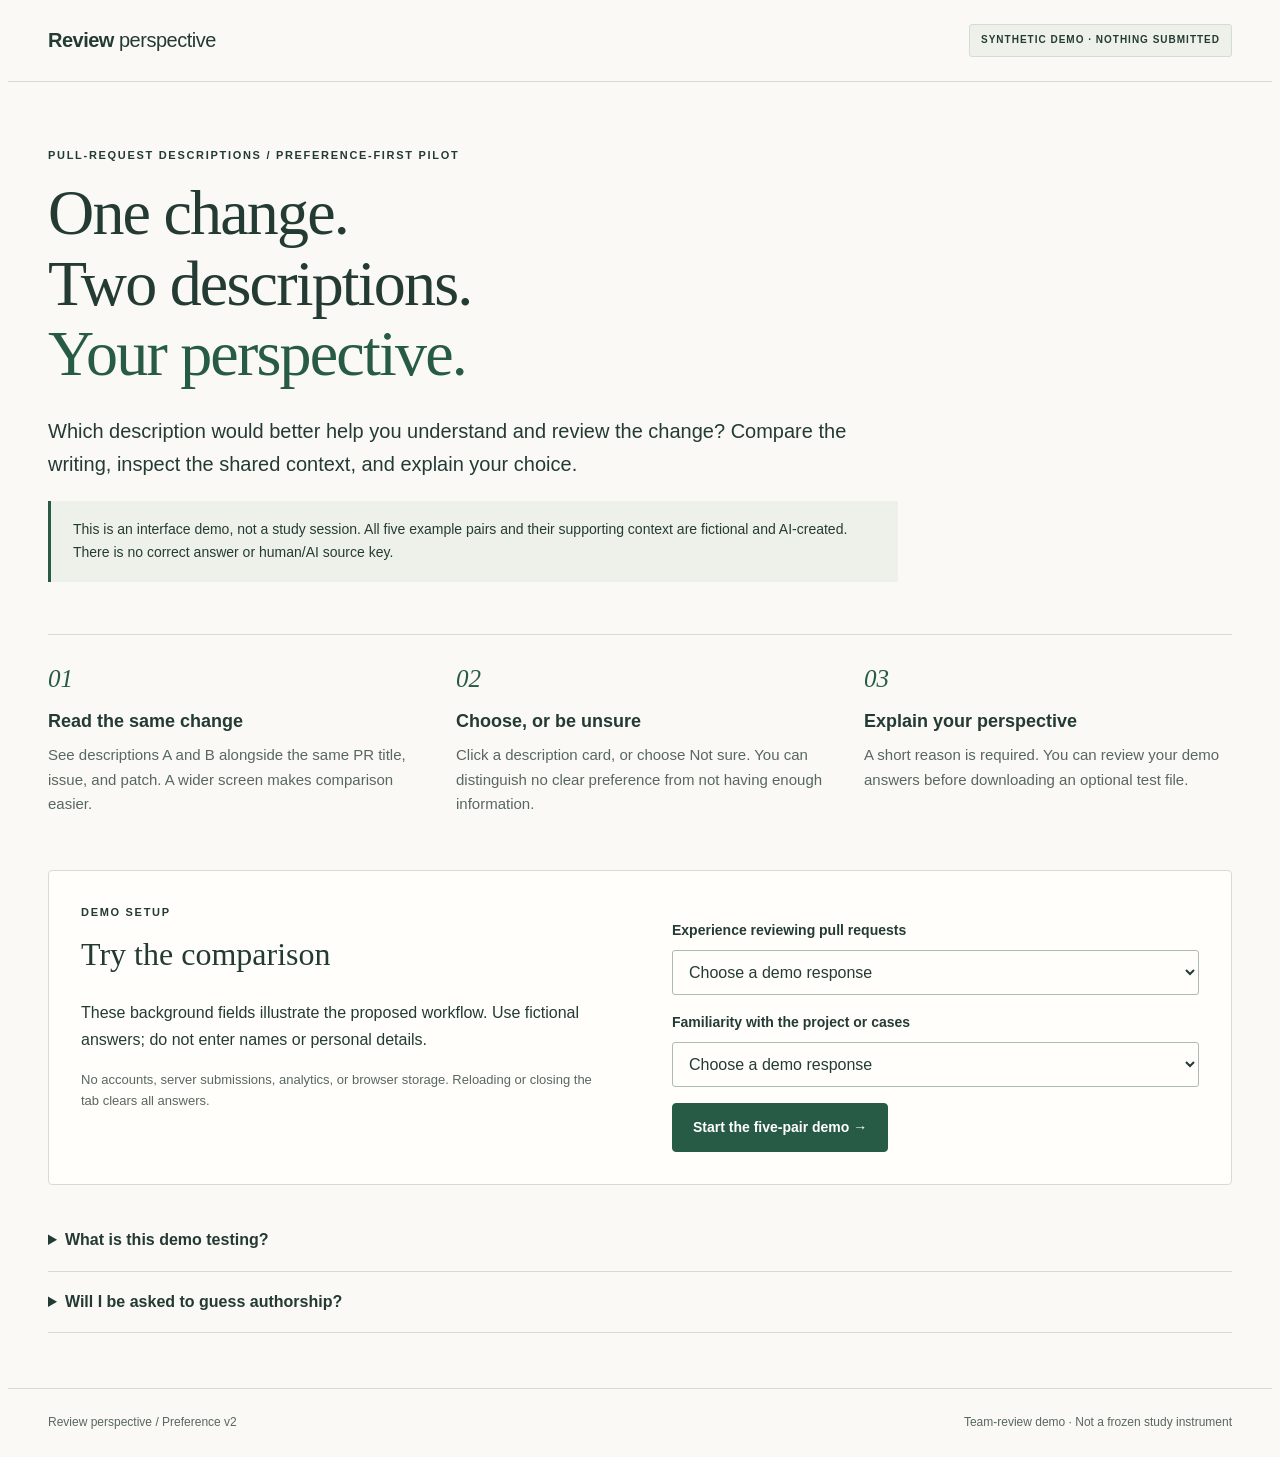
==== commit f886d750: "Show shared PR titles and expandable multi-file patches" ====
--- a/index.html
+++ b/index.html
@@ -23,7 +23,7 @@
         <p class="demo-notice">This is an interface demo, not a study session. All five example pairs and their supporting context are fictional and AI-created. There is no correct answer or human/AI source key.</p>
       </div>
       <div class="steps">
-        <section><p class="step-number">01</p><h2>Read the same change</h2><p>See descriptions A and B alongside one shared issue and patch. A wider screen makes comparison easier.</p></section>
+        <section><p class="step-number">01</p><h2>Read the same change</h2><p>See descriptions A and B alongside the same PR title, issue, and patch. A wider screen makes comparison easier.</p></section>
         <section><p class="step-number">02</p><h2>Choose, or be unsure</h2><p>Click a description card, or choose Not sure. You can distinguish no clear preference from not having enough information.</p></section>
         <section><p class="step-number">03</p><h2>Explain your perspective</h2><p>A short reason is required. You can review your demo answers before downloading an optional test file.</p></section>
       </div>
@@ -48,8 +48,8 @@
       <p class="small">Synthetic examples only. No answers are submitted. Please do not include personal information in your explanation.</p>
       <div class="progress-row"><label id="progress-label" for="progress">0 of 5 answers saved</label><progress id="progress" value="0" max="5"></progress></div>
       <nav id="case-nav" class="case-nav" aria-label="Demo comparisons"></nav>
-      <section class="shared-context" aria-labelledby="context-title"><div class="context-heading"><span class="eyebrow">Shared context for A and B</span><h2 id="context-title"></h2></div><p id="context-summary"></p>
-        <details id="evidence"><summary>Inspect the shared issue and patch</summary><h3>Issue</h3><p id="issue"></p><h3>Patch</h3><pre class="patch-view"><code id="patch"></code></pre><p class="small">Fictional supporting evidence, not a verified reference answer.</p></details>
+      <section class="shared-context" aria-labelledby="context-title"><div class="context-heading"><span class="eyebrow">PR title · Shared by A and B</span><h2 id="context-title"></h2></div>
+        <details id="evidence"><summary>Inspect the shared issue and file patches</summary><h3>Issue</h3><p id="issue"></p><h3>File patches</h3><p id="patch-count" class="small"></p><div id="patches"></div><p class="small">Fictional supporting evidence, not a verified reference answer.</p></details>
       </section>
       <p class="narrow-note">A and B are stacked on this screen. Both use the same styling and shared context.</p>
       <fieldset class="preference-options" aria-describedby="choice-hint">
--- a/styles.css
+++ b/styles.css
@@ -58,12 +58,16 @@
 .shared-context { padding: 22px 26px; background: var(--wash); border: 1px solid var(--line); border-radius: 4px; margin-bottom: 24px; }
 .context-heading h2 { font-size: 21px; margin: 4px 0 10px; }
 .context-heading .eyebrow { font-size: 10px; }
-.shared-context > p { margin-bottom: 8px; }
 .shared-context summary { padding: 8px 0; font-size: 14px; font-weight: 600; }
 .shared-context h3 { font-size: 14px; margin: 20px 0 8px; }
 pre { max-width: 100%; white-space: pre-wrap; overflow-wrap: anywhere; background: var(--surface); padding: 16px; border: 1px solid var(--line); font: 13px/1.65 ui-monospace, Menlo, monospace; }
-.patch-view { padding: 12px 0; }
-#patch { display: block; white-space: normal; }
+.patch-file { margin: 10px 0; border: 1px solid var(--line); border-radius: 3px; background: var(--surface); min-width: 0; }
+.shared-context .patch-file > summary { padding: 12px 16px; overflow-wrap: anywhere; }
+.patch-filename { font: 13px/1.65 ui-monospace, Menlo, monospace; white-space: pre-wrap; }
+.patch-view { padding: 12px 0; margin: 0; border: 0; border-top: 1px solid var(--line); }
+.patch-code { display: block; white-space: normal; }
+.patch-unavailable-label { display: inline-block; margin-left: 12px; font-size: 12px; color: #7b4e23; }
+.patch-missing { margin: 0; padding: 14px 16px; font-size: 13px; color: #704621; background: #faf0df; overflow-wrap: anywhere; }
 .patch-line { display: block; padding: 0 16px; min-height: 1.65em; white-space: pre-wrap; overflow-wrap: anywhere; }
 .patch-removed { color: #8b2525; background: #fce9e7; }
 .patch-added { color: #205837; background: #e7f3e8; }
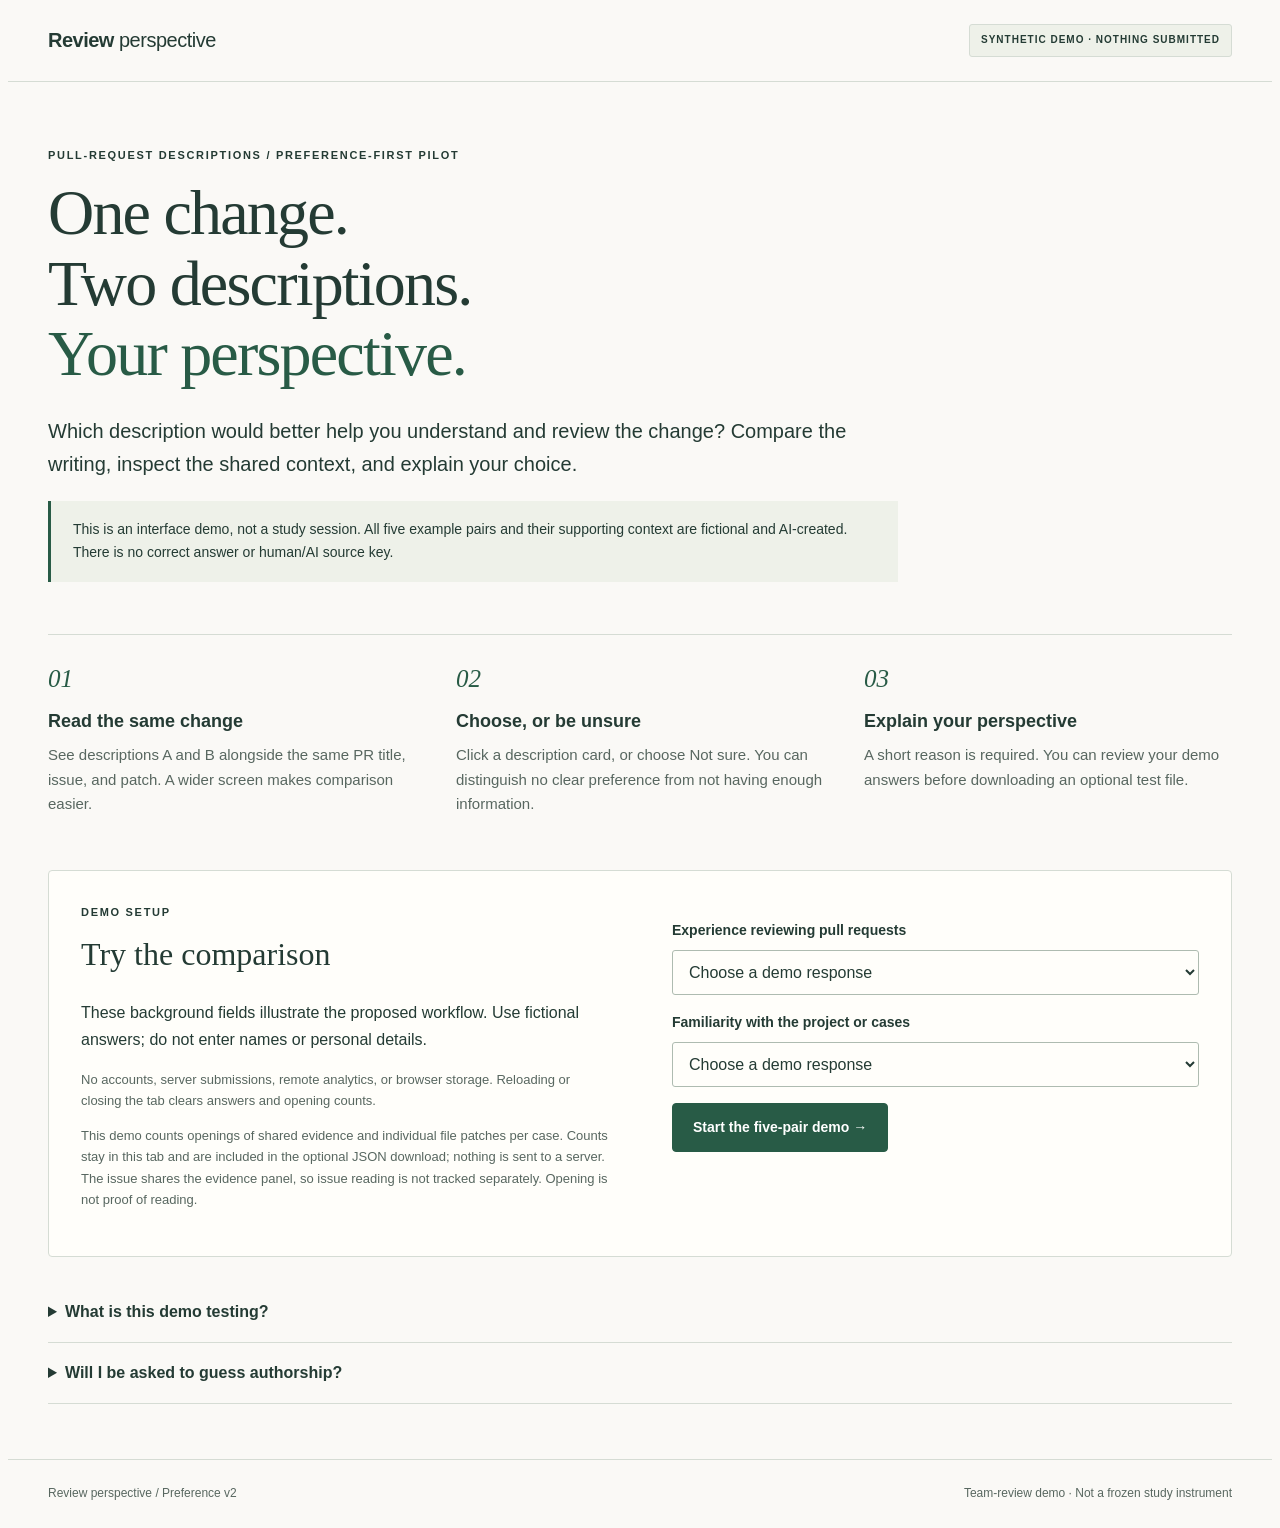
==== commit 9abbfa50: "Record local evidence interactions in preference demos" ====
--- a/index.html
+++ b/index.html
@@ -9,6 +9,7 @@
   <link rel="stylesheet" href="styles.css">
   <script src="fixtures.js" defer></script>
   <script src="core.js" defer></script>
+  <script src="interactions.js" defer></script>
   <script src="app.js" defer></script>
 </head>
 <body>
@@ -28,7 +29,7 @@
         <section><p class="step-number">03</p><h2>Explain your perspective</h2><p>A short reason is required. You can review your demo answers before downloading an optional test file.</p></section>
       </div>
       <section class="setup" aria-labelledby="setup-title">
-        <div><p class="eyebrow">Demo setup</p><h2 id="setup-title">Try the comparison</h2><p>These background fields illustrate the proposed workflow. Use fictional answers; do not enter names or personal details.</p><p class="small">No accounts, server submissions, analytics, or browser storage. Reloading or closing the tab clears all answers.</p></div>
+        <div><p class="eyebrow">Demo setup</p><h2 id="setup-title">Try the comparison</h2><p>These background fields illustrate the proposed workflow. Use fictional answers; do not enter names or personal details.</p><p class="small">No accounts, server submissions, remote analytics, or browser storage. Reloading or closing the tab clears answers and opening counts.</p><p id="interaction-notice" class="small">This demo counts openings of shared evidence and individual file patches per case. Counts stay in this tab and are included in the optional JSON download; nothing is sent to a server. The issue shares the evidence panel, so issue reading is not tracked separately. Opening is not proof of reading.</p></div>
         <div class="setup-fields">
           <label for="experience">Experience reviewing pull requests</label>
           <select id="experience"><option value="">Choose a demo response</option><option value="none">None yet</option><option value="occasional">Occasional</option><option value="regular">Regular</option><option value="prefer_not">Prefer not to say</option></select>
@@ -85,7 +86,7 @@
       <div id="answer-summary"></div>
       <div class="actions"><button id="review" class="button secondary" type="button">Review / edit answers</button><button id="download" class="button primary" type="button">Download demo JSON ↓</button><button id="restart" class="button secondary" type="button">Start over</button></div>
       <p id="download-status" role="status" class="small"></p>
-      <p class="small">The optional file is marked DEMO_ONLY. It includes synthetic case identifiers, the demo seed and form, your demo background choices, and your explanations. It is saved only when you request it; do not use it as participant data.</p>
+      <p class="small">The optional file is marked DEMO_ONLY. It includes synthetic case identifiers, the demo seed and form, your demo background choices, your explanations, and evidence-opening counts. Counts do not establish reading. It is saved only when you request it; do not use it as participant data.</p>
     </section>
     <noscript><p class="demo-notice">JavaScript is required for this demo. No data has been collected.</p></noscript>
   </main>
